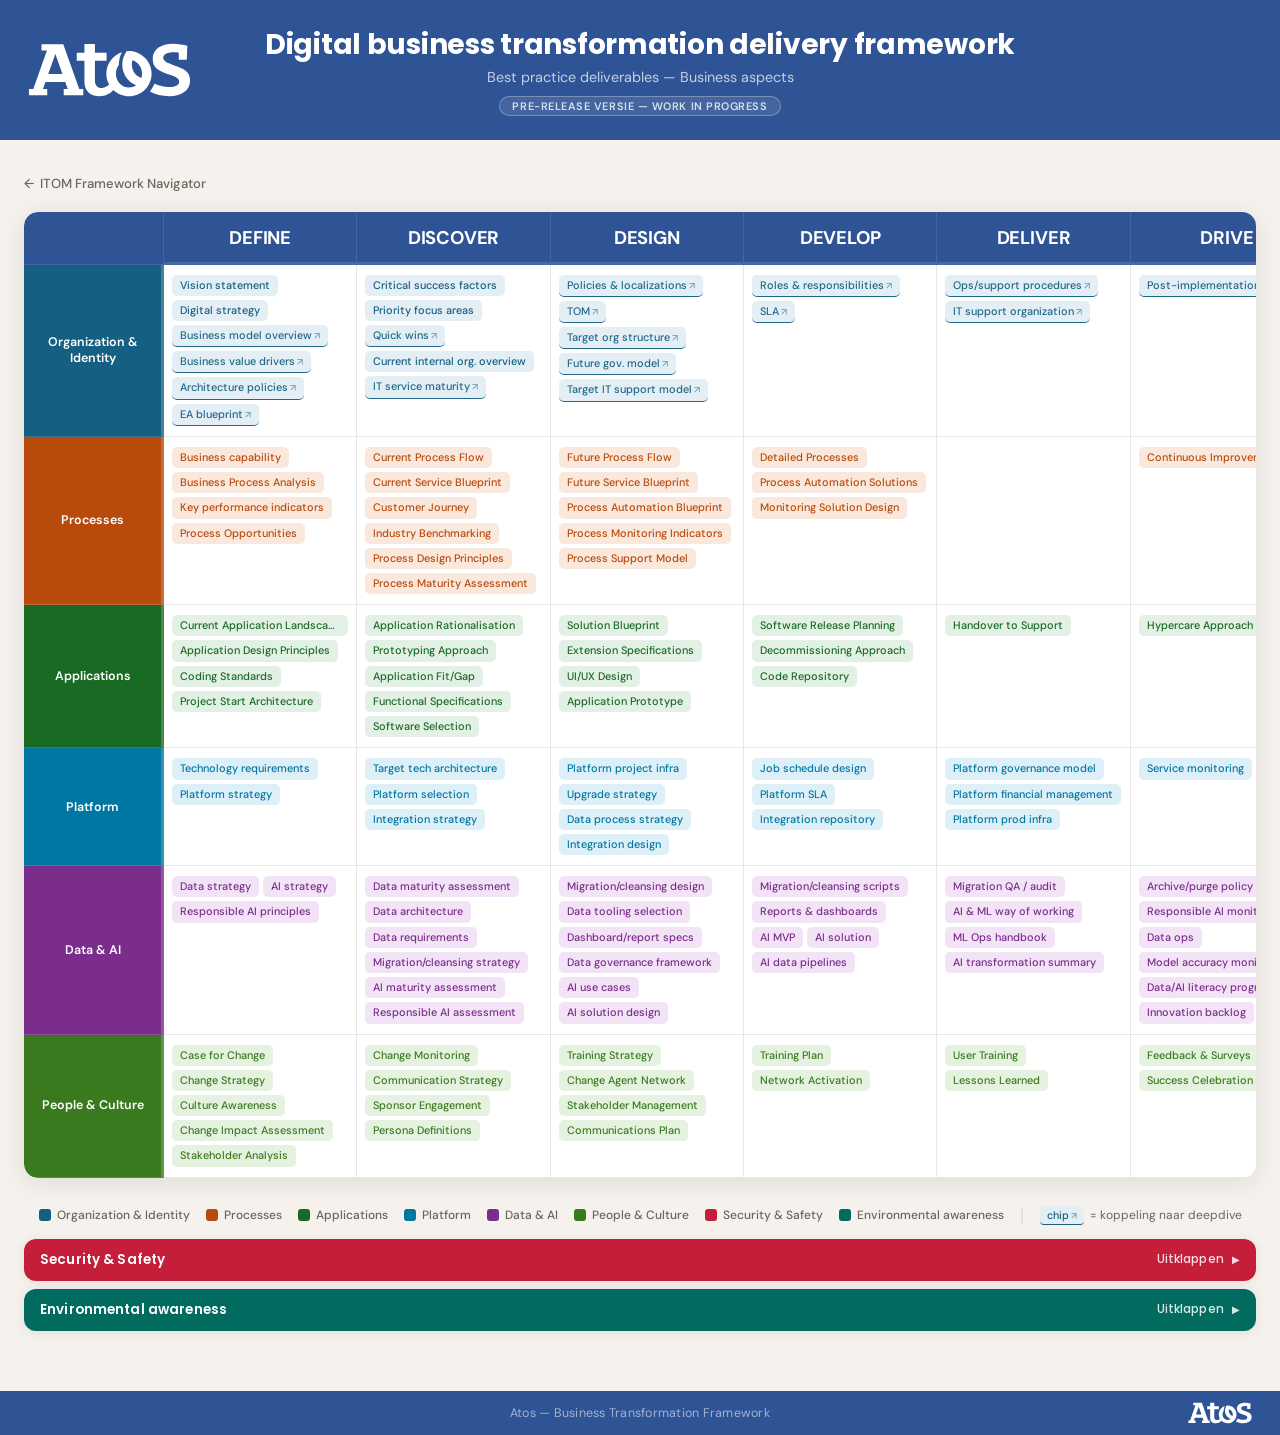
==== tdf/index.html @ fab5b6d6 "Publiceer update 2026-05-20 21:37" ====
<!DOCTYPE html>
<html lang="nl">
<head>
<meta charset="UTF-8">
<meta name="viewport" content="width=device-width, initial-scale=1.0">
<title>DTC — Digital Transformation Delivery Framework</title>
<link href="https://fonts.googleapis.com/css2?family=Poppins:wght@400;500;600;700&family=DM+Sans:wght@300;400;500;600&display=swap" rel="stylesheet">
<style>
  :root {
    --bg: #f5f2ed;
    --ink: #1a1714;
    --gray: #6b6560;
    --card-bg: #ffffff;
    --border: rgba(26,23,20,0.10);
    --shadow: 0 2px 10px rgba(26,23,20,0.08);
    --radius: 8px;

    --col-header-bg: #2F5496;
    --col-header-ink: #ffffff;

    /* Domain row colors — 6 domeinen */
    --dom0-color: #156082; --dom0-light: #E3EEF5;  /* Organization & Identity */
    --dom1-color: #B84A0C; --dom1-light: #FAE8DC;  /* Processes */
    --dom2-color: #196B24; --dom2-light: #E3F0E5;  /* Applications */
    --dom3-color: #0076A3; --dom3-light: #DDF0F8;  /* Platform */
    --dom4-color: #7B2D8B; --dom4-light: #F2E3F7;  /* Data & AI */
    --dom5-color: #3A7A1F; --dom5-light: #E5F2DF;  /* People & Culture */
    --dom6-color: #C41E3A; --dom6-light: #FAE3E7;  /* Security & Safety */
    --dom7-color: #006B5E; --dom7-light: #DFF0ED;  /* Environmental awareness */
  }

  * { box-sizing: border-box; margin: 0; padding: 0; }

  body {
    font-family: 'DM Sans', sans-serif;
    background: var(--bg);
    color: var(--ink);
    min-height: 100vh;
    padding: 36px 24px 80px;
  }

  /* TOPBAR */
  .topbar {
    background: var(--col-header-bg);
    text-align: center;
    padding: 28px 32px 24px;
    margin: -36px -24px 32px;
    position: relative;
  }
  .topbar .topbar-logo {
    position: absolute;
    top: 50%;
    left: 28px;
    transform: translateY(-50%);
    height: 56px;
  }
  .topbar h1 {
    font-family: 'Poppins', sans-serif;
    font-size: 1.75rem;
    font-weight: 700;
    letter-spacing: -0.01em;
    line-height: 1.2;
    color: #ffffff;
    margin-bottom: 6px;
  }
  .topbar .topbar-subtitle {
    font-size: 0.9rem;
    color: rgba(255,255,255,0.72);
    font-weight: 400;
  }
  .topbar .badge {
    display: inline-block;
    margin-top: 10px;
    background: rgba(255,255,255,0.10);
    border: 1px solid rgba(255,255,255,0.28);
    color: rgba(255,255,255,0.80);
    border-radius: 20px;
    padding: 2px 12px;
    font-size: 0.68rem;
    font-weight: 600;
    letter-spacing: 0.05em;
    text-transform: uppercase;
  }

  /* BOTTOMBAR */
  .bottombar {
    background: var(--col-header-bg);
    margin: 60px -24px -80px;
    padding: 14px 28px;
    display: flex;
    align-items: center;
    justify-content: center;
    position: relative;
    font-size: 0.78rem;
    color: rgba(255,255,255,0.55);
    letter-spacing: 0.02em;
  }
  .bottombar .atos-logo {
    position: absolute;
    right: 28px;
    height: 22px;
  }

  /* MATRIX */
  .matrix-scroll {
    overflow-x: auto;
    -webkit-overflow-scrolling: touch;
    border-radius: 14px;
    box-shadow: 0 4px 24px rgba(26,23,20,0.10);
    background: var(--card-bg);
  }
  .matrix {
    display: grid;
    grid-template-columns: 140px repeat(6, minmax(190px, 1fr));
    min-width: 1300px;
    border-radius: 14px;
    overflow: hidden;
  }

  .corner {
    background: var(--col-header-bg);
    border-right: 1px solid rgba(255,255,255,0.10);
    border-bottom: 1px solid rgba(255,255,255,0.10);
  }

  .col-header {
    background: var(--col-header-bg);
    color: var(--col-header-ink);
    font-size: 0.92rem;
    font-weight: 600;
    letter-spacing: 0.04em;
    text-transform: uppercase;
    padding: 14px 10px 12px;
    text-align: center;
    border-right: 1px solid rgba(255,255,255,0.10);
    border-bottom: 3px solid rgba(255,255,255,0.12);
  }
  .col-header .d-label {
    display: block;
    font-size: 1.15rem;
    font-weight: 700;
    letter-spacing: -0.01em;
  }

  /* ROW LABELS — domeinkleur */
  .row-label {
    color: #ffffff;
    font-size: 0.78rem;
    font-weight: 600;
    padding: 12px 10px;
    display: flex;
    align-items: center;
    justify-content: center;
    text-align: center;
    line-height: 1.3;
    border-right: 3px solid rgba(255,255,255,0.20);
    border-bottom: 1px solid rgba(255,255,255,0.15);
  }
  .row-label.domain-0 { background: var(--dom0-color); }
  .row-label.domain-1 { background: var(--dom1-color); }
  .row-label.domain-2 { background: var(--dom2-color); }
  .row-label.domain-3 { background: var(--dom3-color); }
  .row-label.domain-4 { background: var(--dom4-color); }
  .row-label.domain-5 { background: var(--dom5-color); }
  .row-label.domain-6 { background: var(--dom6-color); }
  .row-label.domain-7 { background: var(--dom7-color); }

  .cell {
    padding: 10px 8px;
    border-right: 1px solid var(--border);
    border-bottom: 1px solid var(--border);
    display: flex;
    flex-wrap: wrap;
    gap: 4px;
    align-content: flex-start;
    min-height: 80px;
    background: var(--card-bg);
  }

  /* Alternerende rij-tint */
  .row-even .cell { background: #faf9f7; }

  /* CHIPS — basis */
  .chip {
    display: inline-block;
    padding: 3px 8px;
    border-radius: 5px;
    font-size: 0.68rem;
    font-weight: 500;
    line-height: 1.4;
    white-space: nowrap;
    max-width: 100%;
    overflow: hidden;
    text-overflow: ellipsis;
    transition: all 0.15s ease;
    cursor: pointer;
    position: relative;
  }
  .chip:hover {
    transform: translateY(-1px);
    box-shadow: 0 3px 8px rgba(0,0,0,0.15);
    filter: brightness(0.92);
  }
  .chip.linked {
    border-bottom: 1.5px solid currentColor;
    opacity: 0.95;
  }
  .chip.linked::after {
    content: ' ↗';
    font-size: 0.6rem;
    opacity: 0.6;
  }
  .chip.linked:hover { opacity: 1; }
  .chip.active-overlay {
    box-shadow: 0 0 0 2px currentColor;
    opacity: 1 !important;
  }

  /* Chipkleuren per domeinrij */
  .domain-0 .chip { background: var(--dom0-light); color: var(--dom0-color); }
  .domain-1 .chip { background: var(--dom1-light); color: var(--dom1-color); }
  .domain-2 .chip { background: var(--dom2-light); color: var(--dom2-color); }
  .domain-3 .chip { background: var(--dom3-light); color: var(--dom3-color); }
  .domain-4 .chip { background: var(--dom4-light); color: var(--dom4-color); }
  .domain-5 .chip { background: var(--dom5-light); color: var(--dom5-color); }
  .domain-6 .chip { background: var(--dom6-light); color: var(--dom6-color); }
  .domain-7 .chip { background: var(--dom7-light); color: var(--dom7-color); }

  /* Extensie-domeinen — buiten het hoofdgrid */
  .extensions-wrap {
    margin-top: 14px;
    display: flex;
    flex-direction: column;
    gap: 8px;
  }
  .ext-section {
    border-radius: 12px;
    overflow: hidden;
    box-shadow: 0 2px 12px rgba(26,23,20,0.08);
  }
  .ext-header {
    display: flex;
    align-items: center;
    justify-content: space-between;
    padding: 11px 16px;
    cursor: pointer;
    user-select: none;
    color: #fff;
    font-family: 'Poppins', sans-serif;
    font-size: 0.84rem;
    font-weight: 600;
    letter-spacing: 0.01em;
  }
  .ext-header-right {
    display: flex;
    align-items: center;
    gap: 8px;
    font-size: 0.74rem;
    font-weight: 500;
    opacity: 0.85;
  }
  .ext-toggle-icon {
    font-size: 0.62rem;
    transition: transform 0.2s ease;
    line-height: 1;
  }
  .ext-section.expanded .ext-toggle-icon { transform: rotate(90deg); }
  .ext-body {
    display: none;
    overflow-x: auto;
    -webkit-overflow-scrolling: touch;
    background: var(--card-bg);
  }
  .ext-section.expanded .ext-body { display: block; }
  .ext-grid {
    display: grid;
    grid-template-columns: repeat(6, minmax(190px, 1fr));
    min-width: 1140px;
  }
  .ext-col-header {
    background: var(--col-header-bg);
    color: var(--col-header-ink);
    font-size: 0.84rem;
    font-weight: 600;
    letter-spacing: 0.04em;
    text-transform: uppercase;
    padding: 10px;
    text-align: center;
    border-right: 1px solid rgba(255,255,255,0.10);
    border-bottom: 3px solid rgba(255,255,255,0.12);
  }
  .ext-cell {
    padding: 10px 8px;
    border-right: 1px solid var(--border);
    border-bottom: 1px solid var(--border);
    display: flex;
    flex-wrap: wrap;
    gap: 4px;
    align-content: flex-start;
    min-height: 80px;
    background: var(--card-bg);
  }

  /* OVERLAY */
  .overlay {
    position: fixed;
    inset: 0;
    background: rgba(26,23,20,0.50);
    backdrop-filter: blur(4px);
    -webkit-backdrop-filter: blur(4px);
    display: flex;
    align-items: center;
    justify-content: center;
    z-index: 1000;
    opacity: 0;
    pointer-events: none;
    transition: opacity 0.2s;
  }
  .overlay.active {
    opacity: 1;
    pointer-events: all;
  }
  .overlay-card {
    background: var(--card-bg);
    border-radius: 18px;
    padding: 36px 40px 32px;
    max-width: 520px;
    width: 90%;
    max-height: 85vh;
    overflow-y: auto;
    box-shadow: 0 24px 80px rgba(26,23,20,0.22);
    transform: translateY(16px) scale(0.97);
    transition: transform 0.22s cubic-bezier(.4,0,.2,1);
    position: relative;
  }
  .overlay.active .overlay-card {
    transform: translateY(0) scale(1);
  }
  .overlay-close {
    position: absolute;
    top: 16px; right: 18px;
    background: none; border: none;
    font-size: 1.4rem;
    cursor: pointer;
    color: var(--gray);
    line-height: 1;
    padding: 4px 8px;
    border-radius: 6px;
    transition: background 0.12s;
  }
  .overlay-close:hover { background: var(--bg); color: var(--ink); }

  .overlay-breadcrumb {
    display: flex;
    align-items: center;
    gap: 6px;
    margin-bottom: 14px;
    flex-wrap: wrap;
  }
  .breadcrumb-domain {
    display: inline-block;
    padding: 3px 10px;
    border-radius: 20px;
    font-size: 0.64rem;
    font-weight: 700;
    color: #fff;
    letter-spacing: 0.06em;
    text-transform: uppercase;
  }
  .breadcrumb-sep { color: var(--gray); font-size: 0.75rem; opacity: 0.5; }
  .breadcrumb-phase {
    font-size: 0.68rem;
    font-weight: 600;
    color: var(--gray);
    text-transform: uppercase;
    letter-spacing: 0.08em;
  }

  .overlay-title {
    font-family: 'Poppins', sans-serif;
    font-size: 1.3rem;
    font-weight: 600;
    letter-spacing: -0.01em;
    line-height: 1.25;
    margin-bottom: 12px;
    color: var(--ink);
    padding-right: 24px;
  }
  .overlay-desc {
    color: var(--gray);
    line-height: 1.65;
    font-size: 0.90rem;
    margin-bottom: 26px;
  }
  .overlay-section { margin-bottom: 18px; }
  .overlay-section-label {
    font-size: 0.66rem;
    font-weight: 700;
    color: var(--gray);
    text-transform: uppercase;
    letter-spacing: 0.12em;
    margin-bottom: 8px;
    padding-bottom: 6px;
    border-bottom: 1px solid var(--border);
  }
  .overlay-link {
    display: flex;
    align-items: center;
    gap: 8px;
    padding: 8px 10px;
    border-radius: 8px;
    text-decoration: none;
    color: var(--ink);
    font-size: 0.82rem;
    font-weight: 500;
    margin-bottom: 4px;
    background: var(--bg);
    transition: background 0.12s;
  }
  .overlay-link:hover { background: #eae7e2; }
  .overlay-link .link-icon {
    font-size: 0.72rem;
    opacity: 0.45;
    margin-left: auto;
    flex-shrink: 0;
  }
  .overlay-empty {
    font-size: 0.78rem;
    color: var(--gray);
    opacity: 0.5;
    font-style: italic;
    padding: 4px 0;
  }

  /* LEGEND */
  .legend {
    display: flex;
    flex-wrap: wrap;
    gap: 16px;
    margin-top: 28px;
    justify-content: center;
    align-items: center;
  }
  .legend-item {
    display: flex;
    align-items: center;
    gap: 6px;
    font-size: 0.75rem;
    color: var(--gray);
    font-weight: 500;
  }
  .legend-dot { width: 12px; height: 12px; border-radius: 3px; flex-shrink: 0; }
  .legend-sep { color: var(--border); font-size: 1.2rem; line-height: 1; }
  .legend-linked {
    display: flex;
    align-items: center;
    gap: 6px;
    font-size: 0.75rem;
    color: var(--gray);
  }
  .legend-linked .chip-ex {
    display: inline-block;
    padding: 2px 7px;
    border-radius: 4px;
    font-size: 0.67rem;
    background: #E3EEF5;
    color: #156082;
    border-bottom: 1.5px solid #156082;
    font-weight: 500;
  }
  .legend-linked .chip-ex::after { content: ' ↗'; font-size: 0.58rem; opacity: 0.6; }

  /* CHIP HOVER TOOLTIP */
  .chip-tooltip {
    position: fixed;
    z-index: 2000;
    pointer-events: none;
    background: #1a1714;
    color: #f0ece6;
    border-radius: 8px;
    padding: 10px 14px;
    max-width: 260px;
    box-shadow: 0 4px 20px rgba(0,0,0,0.25);
    opacity: 0;
    transition: opacity 0.12s;
    font-family: 'DM Sans', sans-serif;
  }
  .chip-tooltip.visible { opacity: 1; }
  .chip-tooltip-title {
    font-family: 'Poppins', sans-serif;
    font-size: 0.78rem;
    font-weight: 600;
    margin-bottom: 5px;
    color: #ffffff;
  }
  .chip-tooltip-desc {
    font-size: 0.78rem;
    line-height: 1.5;
    color: rgba(240,236,230,0.75);
    margin-bottom: 8px;
  }
  .chip-tooltip-meta {
    font-size: 0.72rem;
    color: rgba(240,236,230,0.5);
    border-top: 1px solid rgba(240,236,230,0.12);
    padding-top: 6px;
    display: flex;
    align-items: center;
    gap: 5px;
  }
  .chip-tooltip-meta .dot {
    width: 6px;
    height: 6px;
    border-radius: 50%;
    background: #5b9bd5;
    flex-shrink: 0;
  }

  /* BACK LINK */
  .back-link {
    display: inline-flex;
    align-items: center;
    gap: 6px;
    margin-bottom: 20px;
    font-size: 0.82rem;
    color: var(--gray);
    text-decoration: none;
    font-weight: 500;
    transition: color 0.15s;
  }
  .back-link:hover { color: var(--ink); }
  .back-link::before { content: '←'; }
</style>
</head>
<body>

<div class="topbar">
  <img class="topbar-logo" src="../assets/img/atos-logo-white.svg" alt="Atos">
  <h1>Digital business transformation delivery framework</h1>
  <p class="topbar-subtitle">Best practice deliverables — Business aspects</p>
  <span class="badge">Pre-release versie — work in progress</span>
</div>

<a href="../index.html" class="back-link">ITOM Framework Navigator</a>

<div class="matrix-scroll">
  <div class="matrix" id="matrix"></div>
</div>

<div class="legend" id="legend"></div>

<div class="extensions-wrap" id="extensions"></div>

<div id="chip-tooltip" class="chip-tooltip" aria-hidden="true"></div>

<!-- Overlay panel -->
<div class="overlay" id="overlay" role="dialog" aria-modal="true" aria-labelledby="overlay-title">
  <div class="overlay-card">
    <button class="overlay-close" id="overlay-close" aria-label="Sluiten">✕</button>
    <div class="overlay-breadcrumb" id="overlay-breadcrumb"></div>
    <h2 class="overlay-title" id="overlay-title"></h2>
    <p class="overlay-desc" id="overlay-desc"></p>
    <div class="overlay-section" id="overlay-deepdives-section">
      <div class="overlay-section-label">Deepdives</div>
      <div id="overlay-deepdives"></div>
    </div>
    <div class="overlay-section" id="overlay-files-section">
      <div class="overlay-section-label">Bestanden</div>
      <div id="overlay-files"></div>
    </div>
  </div>
</div>

<script>
const PHASES = [
  { key: 'define',   label: 'Define' },
  { key: 'discover', label: 'Discover' },
  { key: 'design',   label: 'Design' },
  { key: 'develop',  label: 'Develop' },
  { key: 'deliver',  label: 'Deliver' },
  { key: 'drive',    label: 'Drive' },
];

const DOMAINS = [
  'Organization & Identity',
  'Processes',
  'Applications',
  'Platform',
  'Data & AI',
  'People & Culture',
];

/* Kleuren per domein (index 0-5) */
const DOMAIN_COLORS = [
  '#156082', '#B84A0C', '#196B24', '#0076A3', '#7B2D8B', '#3A7A1F'
];

/* Extensie-domeinen — buiten de kernmatrix, standaard ingeklapt */
const EXTENSION_DOMAINS = [
  { name: 'Security & Safety',       color: '#C41E3A', colorIdx: 6 },
  { name: 'Environmental awareness', color: '#006B5E', colorIdx: 7 },
];

const MATRIX = {
  'Organization & Identity': {
    define:   ['Vision statement', 'Digital strategy', 'Business model overview', 'Business value drivers', 'Architecture policies', 'EA blueprint'],
    discover: ['Critical success factors', 'Priority focus areas', 'Quick wins', 'Current internal org. overview', 'IT service maturity'],
    design:   ['Policies & localizations', 'TOM', 'Target org structure', 'Future gov. model', 'Target IT support model'],
    develop:  ['Roles & responsibilities', 'SLA'],
    deliver:  ['Ops/support procedures', 'IT support organization'],
    drive:    ['Post-implementation audit'],
  },
  'Processes': {
    define:   ['Business capability', 'Business Process Analysis', 'Key performance indicators', 'Process Opportunities'],
    discover: ['Current Process Flow', 'Current Service Blueprint', 'Customer Journey', 'Industry Benchmarking', 'Process Design Principles', 'Process Maturity Assessment'],
    design:   ['Future Process Flow', 'Future Service Blueprint', 'Process Automation Blueprint', 'Process Monitoring Indicators', 'Process Support Model'],
    develop:  ['Detailed Processes', 'Process Automation Solutions', 'Monitoring Solution Design'],
    deliver:  [],
    drive:    ['Continuous Improvement'],
  },
  'Applications': {
    define:   ['Current Application Landscape', 'Application Design Principles', 'Coding Standards', 'Project Start Architecture'],
    discover: ['Application Rationalisation', 'Prototyping Approach', 'Application Fit/Gap', 'Functional Specifications', 'Software Selection'],
    design:   ['Solution Blueprint', 'Extension Specifications', 'UI/UX Design', 'Application Prototype'],
    develop:  ['Software Release Planning', 'Decommissioning Approach', 'Code Repository'],
    deliver:  ['Handover to Support'],
    drive:    ['Hypercare Approach'],
  },
  'Platform': {
    define:   ['Technology requirements', 'Platform strategy'],
    discover: ['Target tech architecture', 'Platform selection', 'Integration strategy'],
    design:   ['Platform project infra', 'Upgrade strategy', 'Data process strategy', 'Integration design'],
    develop:  ['Job schedule design', 'Platform SLA', 'Integration repository'],
    deliver:  ['Platform governance model', 'Platform financial management', 'Platform prod infra'],
    drive:    ['Service monitoring'],
  },
  'Data & AI': {
    define:   ['Data strategy', 'AI strategy', 'Responsible AI principles'],
    discover: ['Data maturity assessment', 'Data architecture', 'Data requirements', 'Migration/cleansing strategy', 'AI maturity assessment', 'Responsible AI assessment'],
    design:   ['Migration/cleansing design', 'Data tooling selection', 'Dashboard/report specs', 'Data governance framework', 'AI use cases', 'AI solution design'],
    develop:  ['Migration/cleansing scripts', 'Reports & dashboards', 'AI MVP', 'AI solution', 'AI data pipelines'],
    deliver:  ['Migration QA / audit', 'AI & ML way of working', 'ML Ops handbook', 'AI transformation summary'],
    drive:    ['Archive/purge policy', 'Responsible AI monitoring', 'Data ops', 'Model accuracy monitoring', 'Data/AI literacy program', 'Innovation backlog'],
  },
  'People & Culture': {
    define:   ['Case for Change', 'Change Strategy', 'Culture Awareness', 'Change Impact Assessment', 'Stakeholder Analysis'],
    discover: ['Change Monitoring', 'Communication Strategy', 'Sponsor Engagement', 'Persona Definitions'],
    design:   ['Training Strategy', 'Change Agent Network', 'Stakeholder Management', 'Communications Plan'],
    develop:  ['Training Plan', 'Network Activation'],
    deliver:  ['User Training', 'Lessons Learned'],
    drive:    ['Feedback & Surveys', 'Success Celebration'],
  },
  'Security & Safety': {
    define:   ['Security Strategy Lab', 'Security Roadmap', 'Cyber Threat Assessment', 'Regulatory Impact Analysis'],
    discover: ['Security Posture Assessment', 'Penetration Testing', 'IAM Assessment', 'SOC Maturity Assessment', 'Cloud Security Assessment'],
    design:   ['Security Operating Model', 'Security Management Framework', 'Security Architecture Design', 'Third Party Risk', 'Policies & Standards'],
    develop:  ['Incident Response Exercises', 'Security Testing Program', 'Security Orchestration', 'Cyber Defense', 'Security & Privacy by Design'],
    deliver:  ['Security Audit Readiness', 'Cyber Transformation', 'Rapid Response Readiness', 'SOC Optimization'],
    drive:    ['Security Maturity Updates', 'Managed Security Services', 'Compliance Monitoring'],
  },
  'Environmental awareness': {
    define:   ['Decarbonization Ambitions'],
    discover: ['Decarbonization Maturity'],
    design:   ['IT Carbon Footprint'],
    develop:  ['Decarbonization Roadmap'],
    deliver:  [],
    drive:    [],
  },
};

/* Chip → deepdive-sleutels */
const CHIP_LINKS = {
  'Business model overview':        ['bmc'],
  'Business value drivers':         ['bmc'],
  'EA blueprint':                   ['enterprise-architecture'],
  'Architecture policies':          ['enterprise-architecture', 'security-nist'],
  'TOM':                            ['tom'],
  'Target org structure':           ['tom', 'operating-model'],
  'Future gov. model':              ['tom', 'operating-model'],
  'Target IT support model':        ['tom', 'itsm'],
  'Roles & responsibilities':       ['operating-model'],
  'SLA':                            ['itil-library'],
  'Ops/support procedures':         ['itil-library', 'itsm'],
  'IT service maturity':            ['itsm', 'agile-scan', 'itom-canvas'],
  'IT support organization':        ['itsm', 'siam'],
  'Post-implementation audit':      ['cobit'],
  "KPI's":                          ['cobit'],
  'Business capabilities':          ['itom-canvas'],
  'Current service blueprint':      ['itil-library'],
  'Future service blueprint':       ['itil-library'],
  'Process maturity':               ['agile-scan', 'itsm', 'cobit'],
  'Customer journey':               ['design-thinking'],
  'Monitoring indicators':          ['cobit'],
  'Process automation blueprint':   ['devops-capability-scan'],
  'Monitoring solution':            ['cobit'],
  'Automation solutions':           ['devops-capability-scan'],
  'Continuous improvement approach':['cobit'],
  'Quick wins':                     ['agile'],
  'Policies & localizations':       ['security-nist'],
};

const DEEPDIVE_LABELS = {
  'agile':                  'Agile',
  'agile-scan':             'Agile Maturity Scan',
  'bmc':                    'Business Model Canvas',
  'cloud-transformation':   'Cloud Transformation',
  'cobit':                  'COBIT',
  'design-thinking':        'Design Thinking',
  'devops-capability-scan': 'DevOps Capability Scan',
  'enterprise-architecture':'Enterprise Architecture',
  'it4it':                  'IT4IT',
  'itil-library':           'ITIL Library',
  'itom-canvas':            '(IT)OM Canvas',
  'itsm':                   'ITSM',
  'operating-model':        'Operating Model',
  'post-merger':            'Post Merger Integration',
  'safe':                   'SAFe',
  'security-nist':          'Security Scan NIST',
  'siam':                   'SIAM',
  'tom':                    'Target Operating Model',
};

/* Korte beschrijving per chip */
const CHIP_DESCRIPTIONS = {
  // Organization & Identity
  'Vision statement':             'Beschrijft de gewenste toekomstige toestand van de organisatie en de richtinggevende ambitie van de digitale transformatie.',
  'Digital strategy':             'Het strategisch plan voor de digitale transformatie, inclusief prioriteiten, roadmap en beoogde business outcomes.',
  'Business model overview':      'Overzicht van het huidige en/of gewenste businessmodel: hoe creëert en levert de organisatie waarde?',
  'Business value drivers':       'Identificatie van de sleutelfactoren die waarde creëren voor de organisatie en haar klanten.',
  'Architecture policies':        'Beleid en richtlijnen voor enterprise-architectuur, inclusief beveiligings- en complianceprincipes.',
  'EA blueprint':                 'Enterprise Architecture blauwdruk: overzicht van de doelarchitectuur op het snijvlak van business, informatie, applicaties en technologie.',
  'Critical success factors':     'De essentiële randvoorwaarden waaraan moet worden voldaan om de transformatie succesvol te laten zijn.',
  'Priority focus areas':         'Gebieden die de meeste aandacht en investering vereisen op basis van impact en urgentie.',
  'Quick wins':                   'Snel te realiseren verbeteringen met directe, zichtbare resultaten die het transformatiemomentum versterken.',
  'Current internal org. overview':'Inventarisatie van de huidige organisatiestructuur, bevoegdheden en besluitvormingslijnen.',
  'IT service maturity':          'Beoordeling van de volwassenheid van IT-servicelevering en -beheer ten opzichte van een referentiemodel.',
  'Policies & localizations':     'Beleid en lokale aanpassingen voor compliancy, beveiligingsnormen en wet- en regelgeving.',
  'TOM':                          'Target Operating Model: het integrale ontwerp van de toekomstige organisatie — structuur, processen, mensen, technologie en governance.',
  'Target org structure':         'De toekomstige organisatiestructuur die de doelstellingen en het opererende model ondersteunt.',
  'Future gov. model':            'Het besturingsmodel voor de toekomstige situatie, inclusief besluitvormings- en verantwoordelijkheidsstructuren.',
  'Target IT support model':      'Definitie van hoe IT-ondersteuning en -beheer in de toekomstige situatie georganiseerd worden.',
  'Roles & responsibilities':     'Beschrijving van functies, taken, bevoegdheden (RACI) en verantwoordelijkheden in de nieuwe organisatie.',
  'SLA':                          'Service Level Agreement: prestatieafspraken over beschikbaarheid, responstijden en kwaliteit van IT-dienstverlening.',
  'Ops/support procedures':       'Operationele procedures en werkinstructies voor dagelijkse ondersteuning en beheer.',
  'IT support organization':      'De ingerichte organisatie voor IT-ondersteuning na implementatie, inclusief rollen en escalatielijnen.',
  'Post-implementation audit':    'Evaluatie achteraf om te beoordelen in welke mate de beoogde doelstellingen en businesswaarde zijn gerealiseerd.',

  // Processes — Define
  'Business capability':          'The Business Capability Model provides a structured overview of an organization\'s essential abilities needed to achieve its strategic goals. It defines what the business must be capable of doing—rather than how—serving as a stable foundation for transformation and change.',
  'Business Process Analysis':    'Business Process Analysis provides a comprehensive understanding of how current operations function and where inefficiencies exist. It maps workflows, dependencies, and stakeholder interactions to identify improvement areas and performance drivers.',
  'Key performance indicators':   'Key performance indicators provides a structured overview of its role in the transformation process. It defines the scope, objectives, and expected outcomes, aligning with the ACE model and supporting the 6D methodology.',
  'Process Opportunities':        'The Process Opportunities deliverable pinpoints specific areas in business processes where performance can be improved, based on data from key performance indicators. It connects measurable results to real operational outcomes.',
  // Processes — Discover
  'Current Process Flow':         'The Current Process Flow (L1–L4) visualizes existing processes across multiple levels of detail—from high-level business capabilities (L1) to granular workflows (L4). It offers a structured representation of current-state operations, roles, and system interactions.',
  'Current Service Blueprint':    'The Current Service Blueprint visualizes the end-to-end customer experience and the supporting front- and back-office processes. It maps interactions between customers, employees, and systems to expose service gaps, friction points, and dependency failures.',
  'Customer Journey':             'The Customer Journey visualizes how customers experience the organization across channels and touchpoints. It highlights pain points, emotional drivers, and process interactions that shape customer satisfaction and loyalty.',
  'Industry Benchmarking':        'Industry Process Framework Benchmarking compares current business processes against recognized industry standards and best practices. It highlights performance gaps, maturity differences, and innovation opportunities.',
  'Process Design Principles':    'Process Design Principles define the guiding standards and best practices for creating or redesigning business processes. They ensure that all process improvements adhere to consistent design logic, performance goals, and customer value drivers.',
  'Process Maturity Assessment':  'The Process Maturity Assessment evaluates the effectiveness, consistency, and optimization level of business processes across key dimensions such as governance, performance, and technology enablement.',
  // Processes — Design
  'Future Process Flow':             'The Future Process Flow (L1–L4) defines the target-state operating model, describing optimized processes from high-level capabilities (L1) to detailed workflows (L4). It incorporates identified improvements, automation opportunities, and best practices.',
  'Future Service Blueprint':        'The Future Service Blueprint outlines the optimized service delivery model that integrates improved processes, systems, and customer interactions. It connects front-stage experiences with back-stage operations to ensure seamless service execution.',
  'Process Automation Blueprint':    'The Process Automation Blueprint identifies automation opportunities within business processes and outlines the technical and operational approach for implementation. It defines scope, dependencies, and integration points between human and digital tasks.',
  'Process Monitoring Indicators':   'Process Monitoring Indicators define the key metrics and control mechanisms used to track process performance and health over time. They link process outcomes to strategic objectives and provide early warnings for deviations or inefficiencies.',
  'Process Support Model':           'The Process Support Model defines the organizational structure, roles, and responsibilities required to sustain redesigned or newly implemented processes. It clarifies ownership, governance, and escalation paths to ensure consistent execution and accountability.',
  // Processes — Develop
  'Detailed Processes':            'Detailed Processes (L1–L4) provide comprehensive documentation of workflows and activities across multiple levels—from high-level process categories (L1) to detailed task sequences (L4). Each level defines inputs, outputs, roles, and supporting systems.',
  'Process Automation Solutions':  'Process Automation Solutions design and implement digital workflows and automation technologies to streamline manual or repetitive tasks. It defines automation scope, business rules, integration points, and technology requirements.',
  'Monitoring Solution Design':    'Process Monitoring Solution Design defines the technical and analytical framework for tracking process performance in real time. It specifies key metrics, data sources, dashboards, and alert mechanisms that monitor efficiency, quality, and compliance.',
  // Processes — Drive
  'Continuous Improvement':        'The Continuous Process Improvement Approach establishes a structured framework for ongoing optimization of business processes after implementation. It defines feedback loops, monitoring routines, and governance mechanisms that promote adaptability and learning.',

  // Applications — Define
  'Current Application Landscape':  'Maps all existing applications in use across the organization. Identifies redundancies and integration points. Provides insight into application performance and usage. Serves as a baseline for transformation planning.',
  'Application Design Principles':  'Establishes guidelines for designing applications in alignment with business and technical goals. Promotes consistency and usability across systems. Supports scalability and maintainability.',
  'Coding Standards':               'Defines rules and conventions for writing application code. Ensures code quality, readability, and maintainability. Reduces technical debt and improves development efficiency.',
  'Project Start Architecture':     'Defines the initial architecture for the project implementation. Sets the foundation for solution design and integration. Aligns with enterprise architecture and business goals.',
  // Applications — Discover
  'Application Rationalisation':    'Assesses opportunities to consolidate or eliminate redundant applications. Identifies cost-saving and efficiency improvement areas. Supports strategic decision-making for application portfolio management.',
  'Prototyping Approach':           'Outlines the approach for creating early models of applications. Enables validation of concepts and user feedback. Supports iterative development and innovation.',
  'Application Fit/Gap':            'Analyzes how well current or proposed applications meet business requirements. Identifies gaps and areas for improvement. Supports decision-making for customization or replacement.',
  'Functional Specifications':      'Documents detailed functional requirements and use cases for applications. Serves as a reference for design and development. Ensures alignment with business needs.',
  'Software Selection':             'Evaluates and selects software solutions based on business and technical criteria. Considers functionality, scalability, and vendor support. Ensures alignment with enterprise architecture.',
  // Applications — Design
  'Solution Blueprint':             'Provides a detailed design of the solution including components and interactions. Serves as a blueprint for implementation. Ensures alignment with requirements and architecture.',
  'Extension Specifications':       'Specifies customizations and extensions needed for standard applications. Ensures business-specific needs are met. Supports development and configuration planning.',
  'UI/UX Design':                   'Defines the layout and interaction design of application interfaces. Focuses on usability and user experience. Enhances accessibility and efficiency.',
  'Application Prototype':          'Creates a working model of the application for demonstration and testing. Validates design and functionality. Supports stakeholder feedback and iteration.',
  // Applications — Develop
  'Software Release Planning':      'Plans the release schedule and versioning of application components. Coordinates development, testing, and deployment activities. Ensures readiness and quality of releases.',
  'Decommissioning Approach':       'Outlines the approach for retiring obsolete applications. Ensures data migration and continuity. Minimizes disruption and risk.',
  'Code Repository':                'A centralized storage location for source code and related development artifacts. Enables version control, collaboration, and secure access to codebases across development teams.',
  // Applications — Deliver
  'Handover to Support':            'Defines the process for transitioning applications to support teams. Includes documentation, training, and responsibilities. Ensures continuity and stability post-implementation.',
  // Applications — Drive
  'Hypercare Approach':             'Describes the support strategy immediately after go-live. Includes monitoring, issue resolution, and user assistance. Ensures smooth transition and adoption.',

  // Platform
  'Technology requirements':       'Vereisten voor technische infrastructuur, inclusief performance, beschikbaarheid, beveiliging en cloudgereedheid.',
  'Platform strategy':             'Strategische keuzes voor het technologieplatform, waaronder cloudadoptie, vendor-strategie en build/buy beslissingen.',
  'Target tech architecture':      'Doelarchitectuur voor de technische infrastructuur, netwerk, cloud en middlewarelaag.',
  'Platform selection':            'Keuzeproces en besluitvorming voor het technologieplatform op basis van functionele en niet-functionele eisen.',
  'Integration strategy':          'Strategie voor het integreren van systemen en services, inclusief API-beleid en middleware-keuzes.',
  'Platform project infra':        'Projectinfrastructuur voor ontwikkel-, test- en acceptatieomgevingen.',
  'Upgrade strategy':              'Plan voor het periodiek upgraden van platform- en infrastructuurcomponenten.',
  'Data process strategy':         'Strategie voor dataverwerking en -transport op het platform, inclusief batch, streaming en ETL.',
  'Integration design':            'Technisch ontwerp voor koppelingen en integraties tussen systemen, inclusief berichtformaten en foutafhandeling.',
  'Job schedule design':           'Ontwerp van geplande taken, batch-jobs en geautomatiseerde processen.',
  'Platform SLA':                  'Service Level Agreement voor beschikbaarheid, performance en hersteltijden van het platform.',
  'Integration repository':        'Centrale opslagplaats voor integratieartefacten, interfaces en koppelingsspecificaties.',
  'Platform governance model':     'Besturingsmodel voor platformbeheer, change management en doorontwikkeling.',
  'Platform financial management': 'Financieel model voor platformkosten, inclusief cloud cost management en showback/chargeback.',
  'Platform prod infra':           'Productie-infrastructuur voor het platform na go-live, inclusief monitoring en high-availability.',
  'Service monitoring':            'Continue bewaking van beschikbaarheid, performance en gezondheid van IT-services.',

  // Data & AI
  'Data strategy':                 'Strategisch plan voor datamanagement, datakwaliteit, data governance en benutting van data als bedrijfsmiddel.',
  'AI strategy':                   'Strategisch plan voor de inzet van kunstmatige intelligentie ter ondersteuning van bedrijfsdoelstellingen.',
  'Responsible AI principles':     'Principes voor verantwoord en ethisch gebruik van AI, inclusief transparantie, fairness en beveiligingsaspecten.',
  'Data maturity assessment':      'Beoordeling van de volwassenheid van datamanagement, -kwaliteit en -gebruik in de organisatie.',
  'Data architecture':             'Ontwerp van de datainfrastructuur: datamodellen, datameren, warehouses en koppelingen.',
  'Data requirements':             'Specificatie van datavereisten voor de transformatie: welke data is nodig, in welke kwaliteit.',
  'Migration/cleansing strategy':  'Strategie voor datamigiratie naar het nieuwe systeem en opschoning van historische data.',
  'AI maturity assessment':        'Beoordeling van de volwassenheid van AI-capabilities en -gereedheid in de organisatie.',
  'Responsible AI assessment':     'Toetsing van concrete AI-toepassingen op ethische aspecten, privacy en beveiligingsrisico\'s.',
  'Migration/cleansing design':    'Technisch ontwerp voor de uitvoering van datamigiratie en dataopschoning.',
  'Data tooling selection':        'Selectie van tools voor datamanagement, -opslag, -analyse en -visualisatie.',
  'Dashboard/report specs':        'Specificaties voor bedrijfsrapportages, dashboards en KPI-overzichten.',
  'Data governance framework':     'Kader voor datakwaliteit, data-eigenaarschap, toegangsbeleid en nalevingsregels.',
  'AI use cases':                  'Concrete en geprioriteerde toepassingsscenario\'s voor AI-inzet binnen de organisatie.',
  'AI solution design':            'Technisch en functioneel ontwerp van de te bouwen AI-oplossing.',
  'Migration/cleansing scripts':   'Geïmplementeerde scripts en tools voor de uitvoering van datamigiratie en dataopschoning.',
  'Reports & dashboards':          'Gerealiseerde en in gebruik genomen rapportages en dashboards.',
  'AI MVP':                        'Minimum Viable Product van de AI-oplossing: werkende eerste versie voor validatie in de praktijk.',
  'AI solution':                   'Volledig geïmplementeerde en in productie genomen AI-oplossing.',
  'AI data pipelines':             'Geautomatiseerde datapijplijnen voor het voeden, trainen en updaten van AI-modellen.',
  'Migration QA / audit':          'Kwaliteitscontrole en onafhankelijke audit van de uitgevoerde datamigiratie.',
  'AI & ML way of working':        'Werkwijze en afspraken voor het beheer, de doorontwikkeling en het gebruik van AI en machine learning.',
  'ML Ops handbook':               'Operationeel handboek voor het beheer, monitoring en versiebeheer van ML-modellen in productie.',
  'AI transformation summary':     'Samenvatting van de gerealiseerde AI-transformatie: resultaten, geleerde lessen en vervolgstappen.',
  'Archive/purge policy':          'Beleid voor archivering en periodieke verwijdering van data conform wet- en regelgeving.',
  'Responsible AI monitoring':     'Continue bewaking van AI-systemen op bias, drift en ethische aspecten.',
  'Data ops':                      'Operationele activiteiten voor datakwaliteitsbeheer, pipelinesupport en dataincidentafhandeling.',
  'Model accuracy monitoring':     'Bewaking van de nauwkeurigheid en betrouwbaarheid van AI-modellen in productie.',
  'Data/AI literacy program':      'Programma voor het structureel verbeteren van data- en AI-vaardigheden in de organisatie.',
  'Innovation backlog':            'Geprioriteerde lijst van innovatie-ideeën en verbeterinitiatieven die voortvloeien uit de transformatie.',

  // People & Culture — Define
  'Case for Change':            'The Case for Change explains the current situation, future state and required steps to get there. It provides a common baseline of awareness among stakeholders and a clear WIIFM (What\'s In It For Me) for each key stakeholder group.',
  'Change Strategy':            'Create an overall Change Management Strategy for the project with local adaption of the vision and mission, covering situational awareness, supporting structures, and strategy analysis (risks, resistance, special tactics).',
  'Culture Awareness':          'Culture Awareness identifies values, interests, behavior patterns and the general orientation of an organization. It assesses the as-is culture and compares it with the defined desired culture, including inter-cultural aspects.',
  'Change Impact Assessment':   'The Change Impact Analysis identifies the change gap between the as-is and to-be situation across four categories — people, process, organization and technology — mapped into a Change Impact Matrix.',
  'Stakeholder Analysis':       'Identify who is affected by the change, how (in terms of impacts) and their influence on implementation. Stakeholder categorization helps tailor communication and is a prerequisite for defining change, communication and training strategies.',
  // People & Culture — Discover
  'Change Monitoring':          'Change Monitoring measures the status and progress of the change implementation providing information on change readiness, acceptance, motivation and enablement of the affected stakeholders. Enables early identification of issues for timely intervention.',
  'Communication Strategy':     'The Communication Strategy comprises the definition of stakeholder groups, communication scope, mission, vision and concrete communication measures. It delivers clearly articulated, targeted and timely messages.',
  'Sponsor Engagement':         'Develop individual and team capacity to manage change as Sponsors or Leaders and Advocates. Enable them to energize groups impacted by change and manage change initiatives smoothly. Senior leaders must carry out sponsorship activities.',
  'Persona Definitions':        'Persona definitions create specific user profiles to generate more transparency on existing roles and processes, identify recurring user behaviors and involve end-users at an early stage of design and development.',
  // People & Culture — Design
  'Training Strategy':          'The Training Approach guides the setup and usage of training as part of Business Change, covering learning interventions, early life adoption and effective delivery. It is based on three pillars: Training before GoLive, After GoLive Support, and New Hire Training.',
  'Change Agent Network':       'The Change Agent Network is the platform for exchange and collaboration with local Change Agents. Change Agents execute operative change activities within affected organizational units, acting as role models and ambassadors for the change.',
  'Stakeholder Management':     'Managing stakeholders is the process of listening to peoples\' views and then influencing them to ensure the success of the project and change implementation. Stakeholders should be continually reviewed, monitored and evaluated.',
  'Communications Plan':        'A communications plan outlines the strategy for informing stakeholders about the digital transformation program. It defines key messages, communication channels, timing, stakeholder mapping and feedback mechanisms.',
  // People & Culture — Develop
  'Training Plan':              'The training project plan provides an overview of training offered, actions to be implemented, people and groups concerned, duration, dates, costs and other details. It plans and schedules tasks and resources.',
  'Network Activation':         'Change agent network activation involves identifying and empowering individuals to champion the transformation. These agents facilitate communication between project teams and end users and promote adoption of new practices.',
  // People & Culture — Deliver
  'User Training':              'User training prepares employees to effectively use new systems and processes. It includes training needs analysis, curriculum development and delivery planning, supporting skill development and confidence in using digital solutions.',
  'Lessons Learned':            'The Lessons Learned approach ensures the change management team and Change Agents receive feedback for their actions. It gives the team a trustful environment to provide honest feedback and define improvement measures for future steps.',
  // People & Culture — Drive
  'Feedback & Surveys':         'Surveys offer a non-intimidating environment leading to honest and open responses. OCM survey purposes include customer satisfaction, feedback on needs, change and KPI monitoring (change readiness, change success), and pulse & mood barometer feedback.',
  'Success Celebration':        'Celebrating success informs and brings awareness about project progress to build a positive attitude towards change. It presents success appreciatively and recognizes individuals who have contributed towards successful implementation.',

  // Security & Safety — Define
  'Security Strategy Lab':      'Lab session with client leadership (CISO/CIO) to dive into strategic challenges, the role of the CISO, insights in security capabilities, and key stakeholders. Results in a concrete 180-day plan and a high-level 2–3 year roadmap.',
  'Security Roadmap':           'Defines the long-term vision and tactical steps for securing the organization\'s digital assets. Aligns security initiatives with business goals and regulatory requirements, including prioritization of investments and governance structures.',
  'Cyber Threat Assessment':    'Identifies key cyber threats and evaluates their potential impact on business operations. Uses threat intelligence and risk modeling to assess exposure. Focused on strategic risks rather than technical details.',
  'Regulatory Impact Analysis': 'Assesses the impact of security regulations (NIS2, DORA, CRA, ISO 27001, NIST CSF) on the organization, including current readiness and steps to take for compliance.',
  // Security & Safety — Discover
  'Security Posture Assessment':'Evaluates the current state of security capabilities across organizational and technical dimensions using maturity models. Covers governance, processes, tools, and culture. Provides a baseline for roadmap development.',
  'Penetration Testing':        'Simulates real-world attacks to identify vulnerabilities in systems and applications. Conducted by ethical hackers using manual and automated techniques. Results include detailed reports with remediation guidance.',
  'IAM Assessment':             'Evaluates Identity and Access Management (IAM) capabilities across systems and processes. Reviews authentication, authorization, provisioning, and governance mechanisms to identify gaps and improve identity lifecycle.',
  'SOC Maturity Assessment':    'Assesses the maturity of the Security Operations Center (SOC) across people, processes, and technology. Benchmarks against industry standards like MITRE ATT&CK and NIST. Provides a roadmap for SOC evolution.',
  'Cloud Security Assessment':  'Evaluates risks associated with cloud infrastructure, platforms, and services. Reviews configurations, access controls, data protection, and compliance. Identifies misconfigurations and vulnerabilities in multi-cloud environments.',
  // Security & Safety — Design
  'Security Operating Model':   'Defines the structure, roles, and processes for managing security across the organization. Includes governance, service delivery, and performance metrics. Serves as a blueprint for security operations, transformation and innovation.',
  'Security Management Framework': 'Establishes a formal Information Security Management System (ISMS) based on standards like ISO 27001. Includes policies, procedures, risk management, and continuous improvement. Supports audit readiness and certification.',
  'Security Architecture Design':  'Defines the structural blueprint for security controls across identity, network, and cloud domains. Incorporates Zero Trust, least privilege, and secure-by-design principles. Aligns architecture with business and regulatory requirements.',
  'Third Party Risk':           'Assesses current ability to manage third-party risks posed by vendors, partners, and service providers. Includes due diligence, risk scoring, and ongoing monitoring to reduce supply chain exposure.',
  'Policies & Standards':       'Establishes formal rules and guidelines for security practices across the organization. Covers access control, data protection, incident response, and acceptable use. Aligns with industry standards and regulatory frameworks.',
  // Security & Safety — Develop
  'Incident Response Exercises':'Simulates cyber incidents to test response capabilities and coordination. Includes tabletop scenarios, live drills, and post-mortem reviews. Identifies gaps in procedures, tools, and decision-making.',
  'Security Testing Program':   'Establishes a structured approach to testing security controls across systems and applications. Includes penetration testing, vulnerability scanning, and code reviews. Integrates with development and change management processes.',
  'Security Orchestration':     'Connects and automates security tools and workflows across the enterprise using platforms like SOAR. Enhances visibility and coordination among security systems. Reduces manual effort and response time.',
  'Cyber Defense':              'Encompasses proactive and reactive measures to protect digital assets from cyber threats. Includes threat hunting, endpoint protection, network monitoring, and incident response. Continuously evolves based on threat landscape.',
  'Security & Privacy by Design': 'Embeds security and privacy principles into systems and processes from the outset. Aligns with GDPR, ISO, and other privacy frameworks. Includes threat modeling, data minimization, and secure coding practices.',
  // Security & Safety — Deliver
  'Security Audit Readiness':   'Prepares the organization for internal and external security audits. Includes documentation, evidence collection, and gap analysis. Aligns with standards like ISO 27001, SOC 2, and NIST.',
  'Cyber Transformation':       'Enables execution of the security program based on a security strategy & roadmap or a maturity assessment. Supports end-to-end delivery of the cyber transformation.',
  'Rapid Response Readiness':   'Prepares the organization to respond quickly and effectively to cyber incidents. Includes playbooks, escalation paths, and communication protocols. Tested through simulations and drills.',
  'SOC Optimization':           'Enhances the performance and efficiency of the Security Operations Center. Includes process improvements, tool rationalization, and skill development. Provides metrics and KPIs for continuous improvement.',
  // Security & Safety — Drive
  'Security Maturity Updates':  'Updates the organization\'s security maturity assessment and roadmap based on progress and changes. Includes re-evaluation of capabilities, risks, and priorities. Supports continuous improvement and stakeholder engagement.',
  'Managed Security Services':  'Outsources security operations to specialized providers. Includes monitoring, incident response, threat intelligence, and compliance support. Defined by SLAs, governance, and integration models.',
  'Compliance Monitoring':      'Implements automated tools and processes to monitor compliance with security policies and regulations. Includes dashboards, alerts, and reporting. Supports real-time visibility and audit readiness.',

  // Environmental awareness — Define
  'Decarbonization Ambitions':  'The Ambition Workshop aligns the client\'s IT decarbonization goals with their CSR and digital strategies. A half-day session covers ambition levels, innovation appetite, and short-term priorities. Output is a report summarizing ambition levels and actionable priorities.',
  // Environmental awareness — Discover
  'Decarbonization Maturity':   'Evaluates the current maturity level of the client\'s IT environment across nine domains (infrastructure, workplace, data, etc.). Uses interviews and qualitative analysis to benchmark against desired maturity levels and identify gaps.',
  // Environmental awareness — Design
  'IT Carbon Footprint':        'Quantifies the carbon emissions of the IT landscape using data from infrastructure, applications, and operations. Identifies high-impact areas and emission hotspots. The output informs the decarbonization roadmap.',
  // Environmental awareness — Develop
  'Decarbonization Roadmap':    'Synthesizes insights from the ambition workshop, maturity assessment, and footprint calculation into short-, medium-, and long-term actions. Recommendations are phased and prioritized based on feasibility, impact, and business alignment.',
};

/* Bestandslinks per chip — voorlopig leeg */
const CHIP_FILES = {};

/* Aantal gelinkte artefacten per chip — voor hover tooltip */
const CHIP_ARTIFACT_COUNTS = {
  'Business capability':            2,
  'Process Opportunities':          1,
  'Current Process Flow':           1,
  'Future Process Flow':            2,
  'Detailed Processes':             2,
  'Current Application Landscape':  1,
  'Application Fit/Gap':            2,
  'Functional Specifications':      1,
  // People & Culture
  'Case for Change':                1,
  'Change Strategy':                3,
  'Change Impact Assessment':       2,
  'Stakeholder Analysis':           2,
  'Sponsor Engagement':             1,
  'Persona Definitions':            1,
  'Communications Plan':            2,
  'Success Celebration':            1,
};

/* TDF-specifieke deepdive links — verwijzen naar ./deepdive.html (binnen tdf/) */
const CHIP_TDF_LINKS = {
  // Processes × Define
  'Business capability':        'business-capability',
  'Business Process Analysis':  'business-process-analysis',
  'Key performance indicators': 'key-performance-indicators',
  'Process Opportunities':      'process-opportunities',
  // Processes × Discover
  'Current Process Flow':       'current-process-flow',
  'Current Service Blueprint':  'current-service-blueprint',
  'Customer Journey':           'customer-journey',
  'Industry Benchmarking':      'industry-benchmarking',
  'Process Design Principles':  'process-design-principles',
  'Process Maturity Assessment':'process-maturity-assessment',
  // Processes × Design
  'Future Process Flow':           'future-process-flow',
  'Future Service Blueprint':      'future-service-blueprint',
  'Process Automation Blueprint':  'process-automation-blueprint',
  'Process Monitoring Indicators': 'process-monitoring-indicators',
  'Process Support Model':         'process-support-model',
  // Processes × Develop
  'Detailed Processes':            'detailed-processes',
  'Process Automation Solutions':  'process-automation-solutions',
  'Monitoring Solution Design':    'monitoring-solution-design',
  // Processes × Drive
  'Continuous Improvement':        'continuous-improvement',
  // Applications × Define
  'Current Application Landscape': 'current-application-landscape',
  'Application Design Principles': 'application-design-principles',
  'Coding Standards':              'coding-standards',
  'Project Start Architecture':    'project-start-architecture',
  // Applications × Discover
  'Application Rationalisation':   'application-rationalisation',
  'Prototyping Approach':          'prototyping-approach',
  'Application Fit/Gap':           'application-fit-gap',
  'Functional Specifications':     'functional-specifications',
  'Software Selection':            'software-selection',
  // Applications × Design
  'Solution Blueprint':            'solution-blueprint',
  'Extension Specifications':      'extension-specifications',
  'UI/UX Design':                  'ui-ux-design',
  'Application Prototype':         'application-prototype',
  // Applications × Develop
  'Software Release Planning':     'software-release-planning',
  'Decommissioning Approach':      'decommissioning-approach',
  'Code Repository':               'code-repository',
  // Applications × Deliver
  'Handover to Support':           'handover-to-support',
  // Applications × Drive
  'Hypercare Approach':            'hypercare-approach',
  // People & Culture × Define
  'Case for Change':               'case-for-change',
  'Change Strategy':               'change-strategy',
  'Culture Awareness':             'culture-awareness',
  'Change Impact Assessment':      'change-impact-assessment',
  'Stakeholder Analysis':          'stakeholder-analysis',
  // People & Culture × Discover
  'Change Monitoring':             'change-monitoring',
  'Communication Strategy':        'communication-strategy',
  'Sponsor Engagement':            'sponsor-engagement',
  'Persona Definitions':           'persona-definitions',
  // People & Culture × Design
  'Training Strategy':             'training-strategy',
  'Change Agent Network':          'change-agent-network',
  'Stakeholder Management':        'stakeholder-management',
  'Communications Plan':           'communications-plan',
  // People & Culture × Develop
  'Training Plan':                 'training-plan',
  'Network Activation':            'network-activation',
  // People & Culture × Deliver
  'User Training':                 'user-training',
  'Lessons Learned':               'lessons-learned',
  // People & Culture × Drive
  'Feedback & Surveys':            'feedback-surveys',
  'Success Celebration':           'success-celebration',
  // Security & Safety × Define
  'Security Strategy Lab':         'security-strategy-lab',
  'Security Roadmap':              'security-roadmap',
  'Cyber Threat Assessment':       'cyber-threat-assessment',
  'Regulatory Impact Analysis':    'regulatory-impact-analysis',
  // Security & Safety × Discover
  'Security Posture Assessment':   'security-posture-assessment',
  'Penetration Testing':           'penetration-testing',
  'IAM Assessment':                'iam-assessment',
  'SOC Maturity Assessment':       'soc-maturity-assessment',
  'Cloud Security Assessment':     'cloud-security-assessment',
  // Security & Safety × Design
  'Security Operating Model':      'security-operating-model',
  'Security Management Framework': 'security-management-framework',
  'Security Architecture Design':  'security-architecture-design',
  'Third Party Risk':              'third-party-risk',
  'Policies & Standards':          'policies-standards',
  // Security & Safety × Develop
  'Incident Response Exercises':   'incident-response-exercises',
  'Security Testing Program':      'security-testing-program',
  'Security Orchestration':        'security-orchestration',
  'Cyber Defense':                 'cyber-defense',
  'Security & Privacy by Design':  'security-privacy-by-design',
  // Security & Safety × Deliver
  'Security Audit Readiness':      'security-audit-readiness',
  'Cyber Transformation':          'cyber-transformation',
  'Rapid Response Readiness':      'rapid-response-readiness',
  'SOC Optimization':              'soc-optimization',
  // Security & Safety × Drive
  'Security Maturity Updates':     'security-maturity-updates',
  'Managed Security Services':     'managed-security-services',
  'Compliance Monitoring':         'compliance-monitoring',
  // Environmental awareness × Define
  'Decarbonization Ambitions':     'decarbonization-ambitions',
  // Environmental awareness × Discover
  'Decarbonization Maturity':      'decarbonization-maturity',
  // Environmental awareness × Design
  'IT Carbon Footprint':           'it-carbon-footprint',
  // Environmental awareness × Develop
  'Decarbonization Roadmap':       'decarbonization-roadmap',
};

/* ---- OVERLAY LOGICA ---- */
const overlay     = document.getElementById('overlay');
const overlayClose = document.getElementById('overlay-close');
let activeChip = null;

function showOverlay(chip, chipLabel, domain, domainIdx, phase) {
  if (activeChip) activeChip.classList.remove('active-overlay');
  activeChip = chip;
  chip.classList.add('active-overlay');

  const color = DOMAIN_COLORS[domainIdx];

  // Breadcrumb
  const bc = document.getElementById('overlay-breadcrumb');
  bc.innerHTML =
    `<span class="breadcrumb-domain" style="background:${color}">${domain}</span>` +
    `<span class="breadcrumb-sep">—</span>` +
    `<span class="breadcrumb-phase">${phase}</span>`;

  // Titel
  document.getElementById('overlay-title').textContent = chipLabel;

  // Beschrijving
  const desc = CHIP_DESCRIPTIONS[chipLabel] || '';
  document.getElementById('overlay-desc').textContent = desc || '—';

  // Deepdives: TDF-specifiek (./deepdive.html) of ITOM (../deepdive.html)
  const ddContainer = document.getElementById('overlay-deepdives');
  ddContainer.innerHTML = '';
  const tdfKey = CHIP_TDF_LINKS[chipLabel];
  const itomDepdives = CHIP_LINKS[chipLabel] || [];
  if (tdfKey) {
    const a = document.createElement('a');
    a.className = 'overlay-link';
    a.href = `deepdive.html?page=${tdfKey}`;
    a.innerHTML = `<span>${chipLabel}</span><span class="link-icon">↗</span>`;
    ddContainer.appendChild(a);
    document.getElementById('overlay-deepdives-section').style.display = '';
  } else if (itomDepdives.length > 0) {
    itomDepdives.forEach(key => {
      const a = document.createElement('a');
      a.className = 'overlay-link';
      a.href = `../deepdive.html?page=${key}`;
      a.innerHTML = `<span>${DEEPDIVE_LABELS[key] || key}</span><span class="link-icon">↗</span>`;
      ddContainer.appendChild(a);
    });
    document.getElementById('overlay-deepdives-section').style.display = '';
  } else {
    document.getElementById('overlay-deepdives-section').style.display = 'none';
  }

  // Bestanden
  const files = CHIP_FILES[chipLabel] || [];
  const filesContainer = document.getElementById('overlay-files');
  filesContainer.innerHTML = '';
  if (files.length > 0) {
    files.forEach(f => {
      const a = document.createElement('a');
      a.className = 'overlay-link';
      a.href = f.url;
      a.target = '_blank';
      a.rel = 'noopener noreferrer';
      a.innerHTML = `<span>${f.label}</span><span class="link-icon">↗</span>`;
      filesContainer.appendChild(a);
    });
  }
  document.getElementById('overlay-files-section').style.display = files.length > 0 ? '' : 'none';

  overlay.classList.add('active');
  overlayClose.focus();
}

function hideOverlay() {
  overlay.classList.remove('active');
  if (activeChip) { activeChip.classList.remove('active-overlay'); activeChip = null; }
}

overlayClose.addEventListener('click', hideOverlay);
overlay.addEventListener('click', e => {
  if (e.target === overlay) hideOverlay();
});
document.addEventListener('keydown', e => { if (e.key === 'Escape') hideOverlay(); });

/* ---- CHIP TOOLTIP ---- */
const tooltip = document.getElementById('chip-tooltip');
function positionTooltip(e) {
  const gap = 14;
  const tw = tooltip.offsetWidth;
  const th = tooltip.offsetHeight;
  let x = e.clientX + gap;
  let y = e.clientY - th / 2;
  if (x + tw > window.innerWidth - 8) x = e.clientX - tw - gap;
  if (y < 8) y = 8;
  if (y + th > window.innerHeight - 8) y = window.innerHeight - th - 8;
  tooltip.style.left = x + 'px';
  tooltip.style.top  = y + 'px';
}

/* ---- MATRIX OPBOUWEN ---- */
function build() {
  const matrix = document.getElementById('matrix');

  // Hoekcel
  const corner = document.createElement('div');
  corner.className = 'corner';
  matrix.appendChild(corner);

  // Kolomkoppen
  PHASES.forEach(ph => {
    const div = document.createElement('div');
    div.className = 'col-header';
    div.innerHTML = `<span class="d-label">${ph.label}</span>`;
    matrix.appendChild(div);
  });

  // Domeinrijen
  DOMAINS.forEach((domain, rowIdx) => {
    const rowClass = rowIdx % 2 === 1 ? 'row-even' : 'row-odd';

    const label = document.createElement('div');
    label.className = `row-label domain-${rowIdx} ${rowClass}`;
    label.textContent = domain;
    matrix.appendChild(label);

    PHASES.forEach(ph => {
      const cell = document.createElement('div');
      cell.className = `cell domain-${rowIdx} ${rowClass}`;
      const items = (MATRIX[domain] || {})[ph.key] || [];

      items.forEach(item => {
        const chip = document.createElement('span');
        chip.className = 'chip';
        chip.textContent = item;
        chip.title = item;

        const deepdives = CHIP_LINKS[item];
        if (deepdives && deepdives.length > 0) {
          chip.classList.add('linked');
        }

        chip.addEventListener('click', e => {
          e.stopPropagation();
          if (activeChip === chip && overlay.classList.contains('active')) {
            hideOverlay();
          } else {
            showOverlay(chip, item, domain, rowIdx, ph.label);
          }
        });

        chip.addEventListener('mouseenter', e => {
          const desc = CHIP_DESCRIPTIONS[item] || '';
          const count = CHIP_ARTIFACT_COUNTS[item] || 0;
          const countLabel = count === 1 ? '1 artifact linked' : count > 1 ? `${count} artifacts linked` : 'No artifacts linked';
          tooltip.innerHTML =
            `<div class="chip-tooltip-title">${item}</div>` +
            (desc ? `<div class="chip-tooltip-desc">${desc.length > 120 ? desc.slice(0, 117) + '…' : desc}</div>` : '') +
            `<div class="chip-tooltip-meta"><span class="dot"></span>${countLabel}</div>`;
          positionTooltip(e);
          tooltip.classList.add('visible');
        });

        chip.addEventListener('mousemove', positionTooltip);
        chip.addEventListener('mouseleave', () => tooltip.classList.remove('visible'));

        cell.appendChild(chip);
      });

      matrix.appendChild(cell);
    });
  });

  // Legenda — domeinrijen
  const legend = document.getElementById('legend');
  DOMAINS.forEach((domain, i) => {
    const item = document.createElement('div');
    item.className = 'legend-item';
    item.innerHTML = `<span class="legend-dot" style="background:${DOMAIN_COLORS[i]}"></span>${domain}`;
    legend.appendChild(item);
  });
  EXTENSION_DOMAINS.forEach(({ name, color }) => {
    const item = document.createElement('div');
    item.className = 'legend-item';
    item.innerHTML = `<span class="legend-dot" style="background:${color}"></span>${name}`;
    legend.appendChild(item);
  });

  const sep = document.createElement('span');
  sep.className = 'legend-sep';
  sep.textContent = '|';
  legend.appendChild(sep);

  const ll = document.createElement('div');
  ll.className = 'legend-linked';
  ll.innerHTML = `<span class="chip-ex">chip</span> = koppeling naar deepdive`;
  legend.appendChild(ll);
}

function buildExtensions() {
  const wrap = document.getElementById('extensions');
  EXTENSION_DOMAINS.forEach(({ name, color, colorIdx }) => {
    const section = document.createElement('div');
    section.className = 'ext-section';

    const header = document.createElement('div');
    header.className = 'ext-header';
    header.style.background = color;
    header.innerHTML =
      `<span>${name}</span>` +
      `<span class="ext-header-right"><span class="ext-toggle-label">Uitklappen</span><span class="ext-toggle-icon">▶</span></span>`;
    header.addEventListener('click', () => {
      const expanded = section.classList.toggle('expanded');
      header.querySelector('.ext-toggle-label').textContent = expanded ? 'Inklappen' : 'Uitklappen';
    });

    const body = document.createElement('div');
    body.className = 'ext-body';

    const grid = document.createElement('div');
    grid.className = `ext-grid domain-${colorIdx}`;

    PHASES.forEach(ph => {
      const colHead = document.createElement('div');
      colHead.className = 'ext-col-header';
      colHead.textContent = ph.label;
      grid.appendChild(colHead);
    });

    PHASES.forEach(ph => {
      const cell = document.createElement('div');
      cell.className = 'ext-cell';
      const items = (MATRIX[name] || {})[ph.key] || [];

      items.forEach(item => {
        const chip = document.createElement('span');
        chip.className = 'chip';
        chip.textContent = item;
        chip.title = item;

        if ((CHIP_LINKS[item] || []).length > 0) chip.classList.add('linked');

        chip.addEventListener('click', e => {
          e.stopPropagation();
          if (activeChip === chip && overlay.classList.contains('active')) {
            hideOverlay();
          } else {
            showOverlay(chip, item, name, colorIdx, ph.label);
          }
        });

        chip.addEventListener('mouseenter', e => {
          const desc = CHIP_DESCRIPTIONS[item] || '';
          const count = CHIP_ARTIFACT_COUNTS[item] || 0;
          const countLabel = count === 1 ? '1 artifact linked' : count > 1 ? `${count} artifacts linked` : 'No artifacts linked';
          tooltip.innerHTML =
            `<div class="chip-tooltip-title">${item}</div>` +
            (desc ? `<div class="chip-tooltip-desc">${desc.length > 120 ? desc.slice(0, 117) + '…' : desc}</div>` : '') +
            `<div class="chip-tooltip-meta"><span class="dot"></span>${countLabel}</div>`;
          positionTooltip(e);
          tooltip.classList.add('visible');
        });

        chip.addEventListener('mousemove', positionTooltip);
        chip.addEventListener('mouseleave', () => tooltip.classList.remove('visible'));

        cell.appendChild(chip);
      });

      grid.appendChild(cell);
    });

    body.appendChild(grid);
    section.appendChild(header);
    section.appendChild(body);
    wrap.appendChild(section);
  });
}

build();
buildExtensions();
</script>

<div class="bottombar">
  Atos — Business Transformation Framework
  <img class="atos-logo" src="../assets/img/atos-logo-white.svg" alt="Atos">
</div>

</body>
</html>
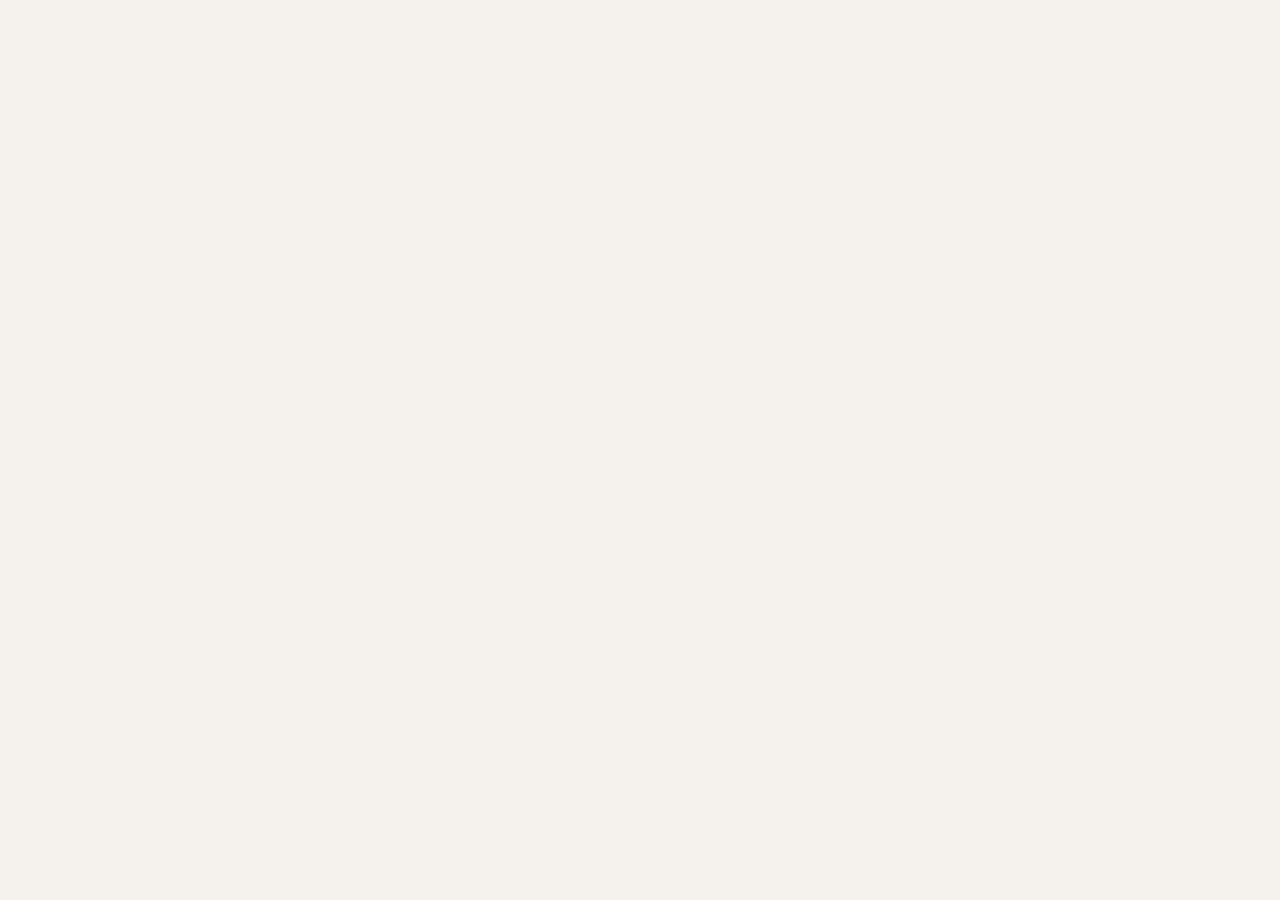
==== commit bdf88af5: "Publiceer update 2026-05-20 21:41" ====
--- a/tdf/index.html
+++ b/tdf/index.html
@@ -5,6 +5,9 @@
 <meta name="viewport" content="width=device-width, initial-scale=1.0">
 <title>DTC — Digital Transformation Delivery Framework</title>
 <link href="https://fonts.googleapis.com/css2?family=Poppins:wght@400;500;600;700&family=DM+Sans:wght@300;400;500;600&display=swap" rel="stylesheet">
+<link rel="stylesheet" href="../assets/auth.css">
+<script src="https://cdn.jsdelivr.net/npm/@supabase/supabase-js@2/dist/umd/supabase.min.js"></script>
+<script src="../assets/auth.js"></script>
 <style>
   :root {
     --bg: #f5f2ed;
@@ -533,6 +536,19 @@
 </style>
 </head>
 <body>
+
+<div id="auth-overlay" style="display:none">
+  <div class="auth-card">
+    <h2>TDF — Transformation Delivery Framework</h2>
+    <p class="auth-subtitle">Log in met je Atos-e-mailadres om toegang te krijgen.</p>
+    <input id="auth-email" type="email" placeholder="naam@atos.net" autocomplete="email">
+    <button id="auth-btn" onclick="sendMagicLink()">Stuur inloglink</button>
+    <p id="auth-msg" class="auth-msg"></p>
+  </div>
+</div>
+
+<!-- Hoofdinhoud — verborgen totdat gebruiker is ingelogd -->
+<div id="main-content" style="display:none">
 
 <div class="topbar">
   <img class="topbar-logo" src="../assets/img/atos-logo-white.svg" alt="Atos">
@@ -1334,6 +1350,7 @@
 
 build();
 buildExtensions();
+initAuth();
 </script>
 
 <div class="bottombar">
@@ -1341,5 +1358,7 @@
   <img class="atos-logo" src="../assets/img/atos-logo-white.svg" alt="Atos">
 </div>
 
+</div><!-- /main-content -->
+
 </body>
 </html>
--- a/assets/auth.css
+++ b/assets/auth.css
@@ -0,0 +1,90 @@
+/* ITOM Auth overlay styles */
+
+#auth-overlay {
+  position: fixed;
+  inset: 0;
+  background: var(--bg);
+  display: flex;
+  align-items: center;
+  justify-content: center;
+  z-index: 9999;
+}
+
+.auth-card {
+  background: var(--card-bg);
+  border: 1px solid var(--border);
+  border-radius: var(--radius);
+  box-shadow: var(--shadow);
+  padding: 40px 36px;
+  max-width: 400px;
+  width: 90%;
+  text-align: center;
+}
+
+.auth-card h2 {
+  font-family: 'Playfair Display', serif;
+  font-size: 1.6rem;
+  font-weight: 700;
+  color: var(--ink);
+  margin-bottom: 8px;
+  letter-spacing: -0.01em;
+}
+
+.auth-card .auth-subtitle {
+  color: var(--gray);
+  font-size: 0.9rem;
+  line-height: 1.5;
+  margin-bottom: 28px;
+}
+
+#auth-email {
+  width: 100%;
+  padding: 10px 14px;
+  border: 1.5px solid var(--border);
+  border-radius: 8px;
+  font-family: 'DM Sans', sans-serif;
+  font-size: 0.95rem;
+  background: var(--bg);
+  color: var(--ink);
+  margin-bottom: 12px;
+  transition: border-color 0.2s;
+}
+
+#auth-email:focus {
+  outline: none;
+  border-color: var(--blue);
+}
+
+#auth-btn {
+  width: 100%;
+  padding: 11px;
+  background: var(--blue);
+  color: #fff;
+  border: none;
+  border-radius: 8px;
+  font-family: 'DM Sans', sans-serif;
+  font-size: 0.95rem;
+  font-weight: 500;
+  cursor: pointer;
+  transition: background 0.2s;
+}
+
+#auth-btn:hover {
+  background: #14508a;
+}
+
+#auth-btn:disabled {
+  opacity: 0.5;
+  cursor: not-allowed;
+}
+
+.auth-msg {
+  font-size: 0.85rem;
+  margin-top: 14px;
+  min-height: 18px;
+  line-height: 1.5;
+  color: var(--gray);
+}
+
+.auth-error  { color: var(--red, #c0392b) !important; }
+.auth-success { color: var(--green, #2e7d52) !important; }
